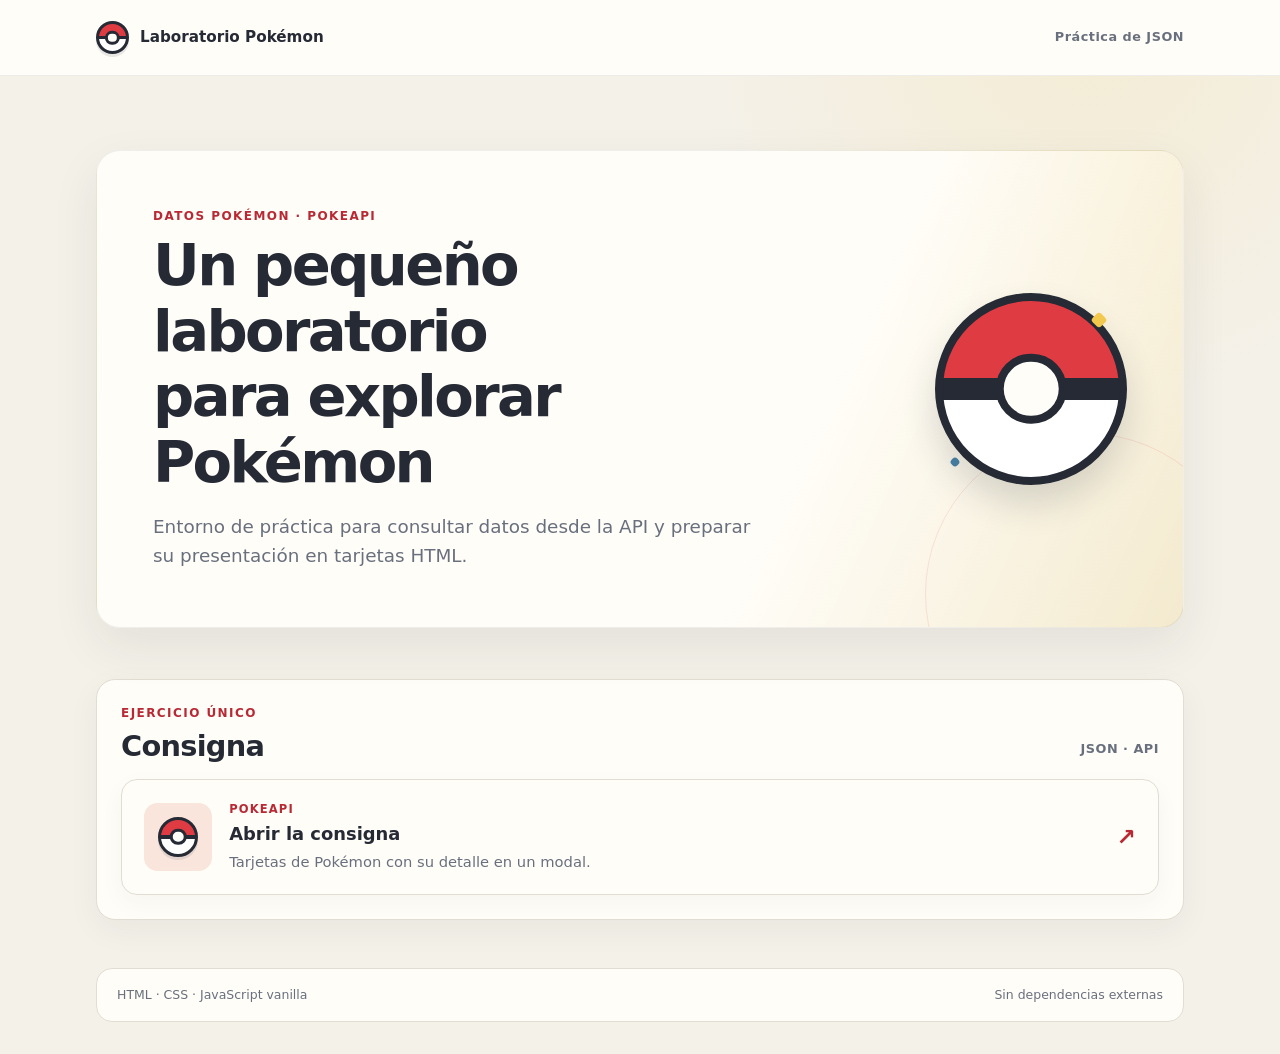
==== index.html @ ca6967b9 "proyecto base" ====
<!doctype html>
<html lang="es">
  <head>
    <meta charset="utf-8">
    <meta name="viewport" content="width=device-width, initial-scale=1">
    <meta name="theme-color" content="#f4f1e9">
    <meta
      name="description"
      content="Entorno de práctica de JSON con datos de Pokémon y la PokeAPI."
    >
    <title>Laboratorio Pokémon · JSON</title>
    <link rel="icon" type="image/svg+xml" href="./assets/favicon.svg">
    <link rel="stylesheet" href="./assets/css/styles.css">
  </head>
  <body>
    <a class="skip-link" href="#contenido">Saltar al contenido</a>

    <header class="site-header">
      <div class="page-shell site-header__inner">
        <a class="brand" href="./index.html" aria-label="Laboratorio Pokémon, inicio">
          <span class="pokeball-mark" aria-hidden="true"></span>
          <span>Laboratorio Pokémon</span>
        </a>
        <span class="course-label">Práctica de JSON</span>
      </div>
    </header>

    <main id="contenido" class="page-shell home-layout">
      <section class="hero" aria-labelledby="page-title">
        <div class="hero__copy">
          <p class="eyebrow">Datos Pokémon · PokeAPI</p>
          <h1 id="page-title">Un pequeño laboratorio para explorar Pokémon</h1>
          <p class="hero__description">
            Entorno de práctica para consultar datos desde la API y preparar
            su presentación en tarjetas HTML.
          </p>
        </div>
        <div class="hero__visual" aria-hidden="true">
          <span class="pokeball-mark pokeball-mark--large"></span>
          <span class="hero__spark hero__spark--one"></span>
          <span class="hero__spark hero__spark--two"></span>
        </div>
      </section>

      <section class="exercise-list" aria-labelledby="exercise-list-title">
        <div class="section-heading">
          <div>
            <p class="eyebrow">Ejercicio único</p>
            <h2 id="exercise-list-title">Consigna</h2>
          </div>
          <span class="section-heading__caption">JSON · API</span>
        </div>

        <a class="exercise-link" href="./ejercicio-pokeapi/index.html">
          <span class="exercise-link__icon" aria-hidden="true">
            <span class="pokeball-mark pokeball-mark--small"></span>
          </span>
          <span class="exercise-link__copy">
            <span class="exercise-link__eyebrow">PokeAPI</span>
            <span class="exercise-link__title">Abrir la consigna</span>
            <span class="exercise-link__description">
              Tarjetas de Pokémon con su detalle en un modal.
            </span>
          </span>
          <span class="exercise-link__arrow" aria-hidden="true">↗</span>
        </a>
      </section>

      <footer class="site-footer">
        <span>HTML · CSS · JavaScript vanilla</span>
        <span>Sin dependencias externas</span>
      </footer>
    </main>
  </body>
</html>
---- assets/css/styles.css ----
:root {
  color-scheme: light;
  font-family: system-ui, -apple-system, BlinkMacSystemFont, "Segoe UI", sans-serif;
  font-synthesis: none;
  text-rendering: optimizeLegibility;
  --color-ink: #252a35;
  --color-muted: #69707d;
  --color-paper: #f4f1e9;
  --color-panel: #fffdf8;
  --color-line: #e1ddd3;
  --color-red: #df3b42;
  --color-red-dark: #b92934;
  --color-yellow: #f2c94c;
  --color-blue: #447a9d;
  --shadow-soft: 0 18px 48px rgb(37 42 53 / 8%);
}

* {
  box-sizing: border-box;
}

html {
  min-width: 320px;
  background: var(--color-paper);
}

body {
  min-width: 320px;
  margin: 0;
  color: var(--color-ink);
  background:
    radial-gradient(ellipse at 85% 3%, rgb(242 201 76 / 13%), transparent 25rem),
    var(--color-paper);
  line-height: 1.6;
}

a {
  color: inherit;
}

a:focus-visible {
  outline: 3px solid var(--color-blue);
  outline-offset: 4px;
}

.skip-link {
  position: absolute;
  z-index: 10;
  top: 0.75rem;
  left: 0.75rem;
  padding: 0.65rem 0.9rem;
  transform: translateY(-160%);
  border-radius: 0.55rem;
  color: #fff;
  background: var(--color-ink);
}

.skip-link:focus {
  transform: translateY(0);
}

.page-shell {
  width: min(100% - 2.5rem, 68rem);
  margin-inline: auto;
}

.site-header {
  border-bottom: 1px solid rgb(37 42 53 / 8%);
  background: var(--color-panel);
}

.site-header__inner {
  display: flex;
  min-height: 4.7rem;
  align-items: center;
  justify-content: space-between;
  gap: 1rem;
}

.brand {
  display: inline-flex;
  align-items: center;
  gap: 0.7rem;
  color: var(--color-ink);
  font-size: 0.95rem;
  font-weight: 750;
  text-decoration: none;
}

.pokeball-mark {
  position: relative;
  display: inline-block;
  width: 2.05rem;
  aspect-ratio: 1;
  flex: 0 0 auto;
  overflow: hidden;
  border: 3px solid var(--color-ink);
  border-radius: 50%;
  background: linear-gradient(
    to bottom,
    var(--color-red) 0 44%,
    var(--color-ink) 44% 56%,
    #fff 56% 100%
  );
  box-shadow: 0 3px 0 rgb(37 42 53 / 10%);
}

.pokeball-mark::after {
  position: absolute;
  top: 50%;
  left: 50%;
  width: 31%;
  aspect-ratio: 1;
  transform: translate(-50%, -50%);
  border: 3px solid var(--color-ink);
  border-radius: 50%;
  background: #fffdf8;
  content: "";
}

.pokeball-mark--large {
  width: clamp(8rem, 18vw, 12rem);
  border-width: 8px;
  box-shadow: 0 1.2rem 2.2rem rgb(37 42 53 / 16%);
}

.pokeball-mark--large::after {
  border-width: 8px;
}

.pokeball-mark--small {
  width: 2.5rem;
}

.course-label,
.section-heading__caption {
  color: var(--color-muted);
  font-size: 0.8rem;
  font-weight: 650;
  letter-spacing: 0.04em;
}

.home-layout {
  padding-block: clamp(2rem, 6vw, 4.6rem) 2rem;
}

.hero {
  position: relative;
  display: grid;
  min-height: 17rem;
  grid-template-columns: minmax(0, 1fr) auto;
  align-items: center;
  gap: 2rem;
  overflow: hidden;
  padding: clamp(1.5rem, 5vw, 3.5rem);
  border: 1px solid rgb(37 42 53 / 7%);
  border-radius: 1.5rem;
  background: linear-gradient(115deg, #fffdf8 0 64%, rgb(242 201 76 / 17%) 100%);
  box-shadow: var(--shadow-soft);
}

.hero::before {
  position: absolute;
  right: -4rem;
  bottom: -8rem;
  width: 20rem;
  aspect-ratio: 1;
  border: 1px solid rgb(223 59 66 / 12%);
  border-radius: 50%;
  content: "";
}

.hero__copy {
  position: relative;
  z-index: 1;
  max-width: 42rem;
}

.eyebrow {
  margin: 0 0 0.45rem;
  color: var(--color-red-dark);
  font-size: 0.75rem;
  font-weight: 800;
  letter-spacing: 0.12em;
  text-transform: uppercase;
}

h1,
h2,
p {
  margin-top: 0;
}

h1,
h2 {
  line-height: 1.14;
}

.hero h1 {
  max-width: 12ch;
  margin-bottom: 1rem;
  font-size: clamp(2.1rem, 5vw, 3.6rem);
  letter-spacing: -0.045em;
}

.hero__description {
  max-width: 39rem;
  margin-bottom: 0;
  color: var(--color-muted);
  font-size: clamp(1rem, 1.8vw, 1.15rem);
}

.hero__visual {
  position: relative;
  display: grid;
  min-width: clamp(8rem, 17vw, 12rem);
  min-height: 12rem;
  place-items: center;
}

.hero__spark {
  position: absolute;
  width: 0.75rem;
  aspect-ratio: 1;
  border-radius: 0.2rem;
  background: var(--color-yellow);
  transform: rotate(45deg);
}

.hero__spark--one {
  top: 1.3rem;
  right: 1.4rem;
}

.hero__spark--two {
  bottom: 1.2rem;
  left: 1rem;
  width: 0.5rem;
  background: var(--color-blue);
}

.exercise-list {
  margin-top: clamp(2rem, 5vw, 3.2rem);
  padding: clamp(1rem, 3vw, 1.5rem);
  border: 1px solid var(--color-line);
  border-radius: 1.2rem;
  background: var(--color-panel);
  box-shadow: 0 10px 32px rgb(37 42 53 / 5%);
}

.section-heading {
  display: flex;
  align-items: end;
  justify-content: space-between;
  gap: 1rem;
  margin-bottom: 1rem;
}

.section-heading h2 {
  margin-bottom: 0;
  font-size: clamp(1.4rem, 3vw, 1.8rem);
  letter-spacing: -0.025em;
}

.section-heading__caption {
  padding-bottom: 0.2rem;
}

.exercise-link {
  display: grid;
  grid-template-columns: auto minmax(0, 1fr) auto;
  align-items: center;
  gap: 1.1rem;
  padding: 1.25rem 1.4rem;
  border: 1px solid var(--color-line);
  border-radius: 1rem;
  background: var(--color-panel);
  box-shadow: 0 8px 25px rgb(37 42 53 / 4%);
  text-decoration: none;
  transition: transform 160ms ease, border-color 160ms ease, box-shadow 160ms ease;
}

.exercise-link:hover {
  transform: translateY(-2px);
  border-color: rgb(223 59 66 / 38%);
  box-shadow: 0 14px 30px rgb(37 42 53 / 9%);
}

.exercise-link__icon {
  display: grid;
  width: 4.2rem;
  aspect-ratio: 1;
  place-items: center;
  border-radius: 0.85rem;
  background: #f9e5dc;
}

.exercise-link__copy {
  display: grid;
  gap: 0.1rem;
}

.exercise-link__eyebrow {
  color: var(--color-red-dark);
  font-size: 0.72rem;
  font-weight: 800;
  letter-spacing: 0.1em;
  text-transform: uppercase;
}

.exercise-link__title {
  font-size: 1.12rem;
  font-weight: 750;
}

.exercise-link__description {
  color: var(--color-muted);
  font-size: 0.92rem;
}

.exercise-link__arrow {
  color: var(--color-red-dark);
  font-size: 1.45rem;
  font-weight: 700;
}

.site-footer {
  display: flex;
  justify-content: space-between;
  gap: 1rem;
  margin-top: 3rem;
  padding: 1rem 1.25rem;
  border: 1px solid var(--color-line);
  border-radius: 1rem;
  color: var(--color-muted);
  background: var(--color-panel);
  font-size: 0.78rem;
}

.back-link {
  display: inline-flex;
  align-items: center;
  gap: 0.45rem;
  color: var(--color-red-dark);
  font-size: 0.9rem;
  font-weight: 700;
  text-decoration: none;
}

.back-link:hover {
  text-decoration: underline;
  text-underline-offset: 0.2em;
}

.exercise-layout {
  max-width: 54rem;
  margin-block: 2rem 3.5rem;
  padding: clamp(1.25rem, 4vw, 2rem);
  border: 1px solid var(--color-line);
  border-radius: 1.4rem;
  background: var(--color-panel);
  box-shadow: var(--shadow-soft);
}

.exercise-heading {
  margin-block: 1.5rem 1.75rem;
}

.exercise-heading h1 {
  margin-bottom: 0.5rem;
  font-size: clamp(2rem, 5vw, 3rem);
  letter-spacing: -0.04em;
}

.exercise-heading__meta {
  margin-bottom: 0;
  color: var(--color-muted);
}

.content-panel {
  padding: clamp(1.25rem, 4vw, 2rem);
  border: 1px solid var(--color-line);
  border-radius: 1.1rem;
  background: var(--color-panel);
  box-shadow: 0 10px 32px rgb(37 42 53 / 5%);
}

.content-panel + .content-panel {
  margin-top: 1.25rem;
}

.panel-heading {
  display: flex;
  align-items: center;
  gap: 0.65rem;
  margin-bottom: 1rem;
}

.panel-heading h2 {
  margin: 0;
  font-size: 1.2rem;
}

.panel-heading__mark {
  display: inline-block;
  width: 0.65rem;
  aspect-ratio: 1;
  border-radius: 50%;
  background: var(--color-red);
  box-shadow: 0 0 0 4px rgb(223 59 66 / 12%);
}

.prompt-text {
  margin-bottom: 0;
  color: #414854;
  font-size: 1.03rem;
  line-height: 1.8;
}

.results-header {
  display: flex;
  align-items: end;
  justify-content: space-between;
  gap: 1rem;
  margin-bottom: 1.1rem;
}

.results-header .panel-heading {
  margin-bottom: 0;
}

.results-caption {
  margin: 0;
  color: var(--color-muted);
  font-size: 0.82rem;
}

.result-area {
  min-height: 10rem;
  padding: 1rem;
  border: 1px dashed #cbc5b8;
  border-radius: 0.85rem;
  background: #f8f6f0;
}

.empty-state {
  display: grid;
  min-height: 8rem;
  place-content: center;
  gap: 0.35rem;
  color: var(--color-muted);
  text-align: center;
}

.empty-state__symbol {
  color: var(--color-red);
  font-size: 1.4rem;
}

.empty-state p {
  margin: 0;
  font-size: 0.92rem;
}

@media (max-width: 620px) {
  .page-shell {
    width: min(100% - 1.25rem, 68rem);
  }

  .site-header__inner {
    min-height: 4.2rem;
  }

  .course-label {
    font-size: 0.72rem;
  }

  .hero {
    min-height: 0;
    grid-template-columns: minmax(0, 1fr);
    gap: 0.5rem;
    padding: 1.5rem;
  }

  .hero__visual {
    position: absolute;
    right: 0.5rem;
    bottom: -2.5rem;
    min-width: 8rem;
    min-height: 8rem;
    opacity: 0.18;
  }

  .pokeball-mark--large {
    width: 8rem;
  }

  .exercise-link {
    grid-template-columns: auto minmax(0, 1fr);
    gap: 0.85rem;
    padding: 1rem;
  }

  .exercise-link__arrow {
    display: none;
  }

  .site-footer {
    flex-direction: column;
    gap: 0.3rem;
  }

  .results-header {
    align-items: start;
    flex-direction: column;
    gap: 0.4rem;
  }
}

@media (prefers-reduced-motion: reduce) {
  *,
  *::before,
  *::after {
    scroll-behavior: auto !important;
    transition-duration: 0.01ms !important;
  }
}
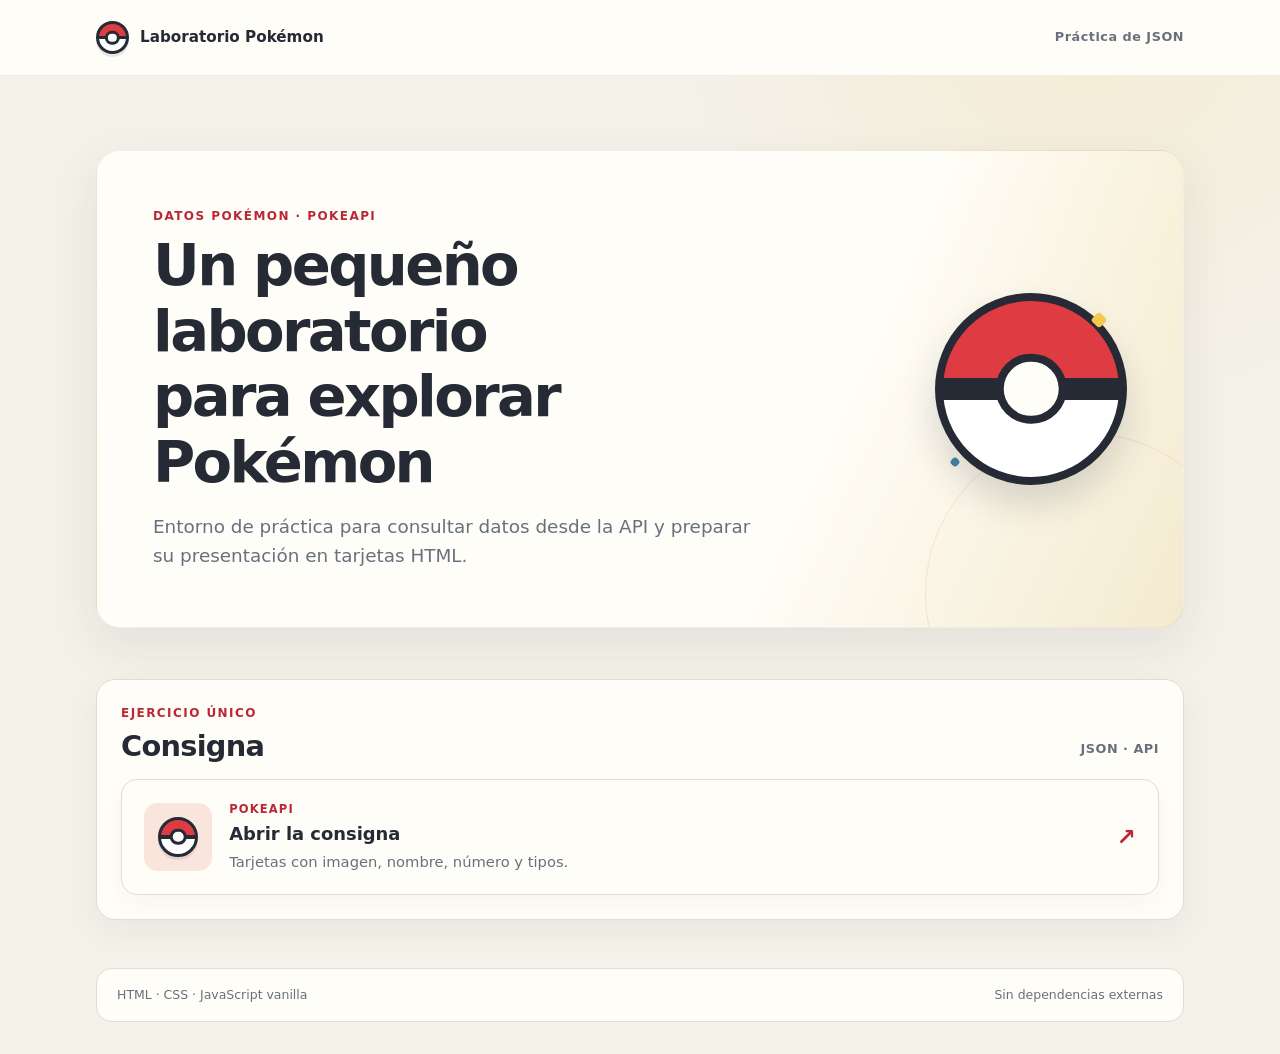
==== commit 84108010: "cards" ====
--- a/index.html
+++ b/index.html
@@ -59,7 +59,7 @@
             <span class="exercise-link__eyebrow">PokeAPI</span>
             <span class="exercise-link__title">Abrir la consigna</span>
             <span class="exercise-link__description">
-              Tarjetas de Pokémon con su detalle en un modal.
+              Tarjetas con imagen, nombre, número y tipos.
             </span>
           </span>
           <span class="exercise-link__arrow" aria-hidden="true">↗</span>
